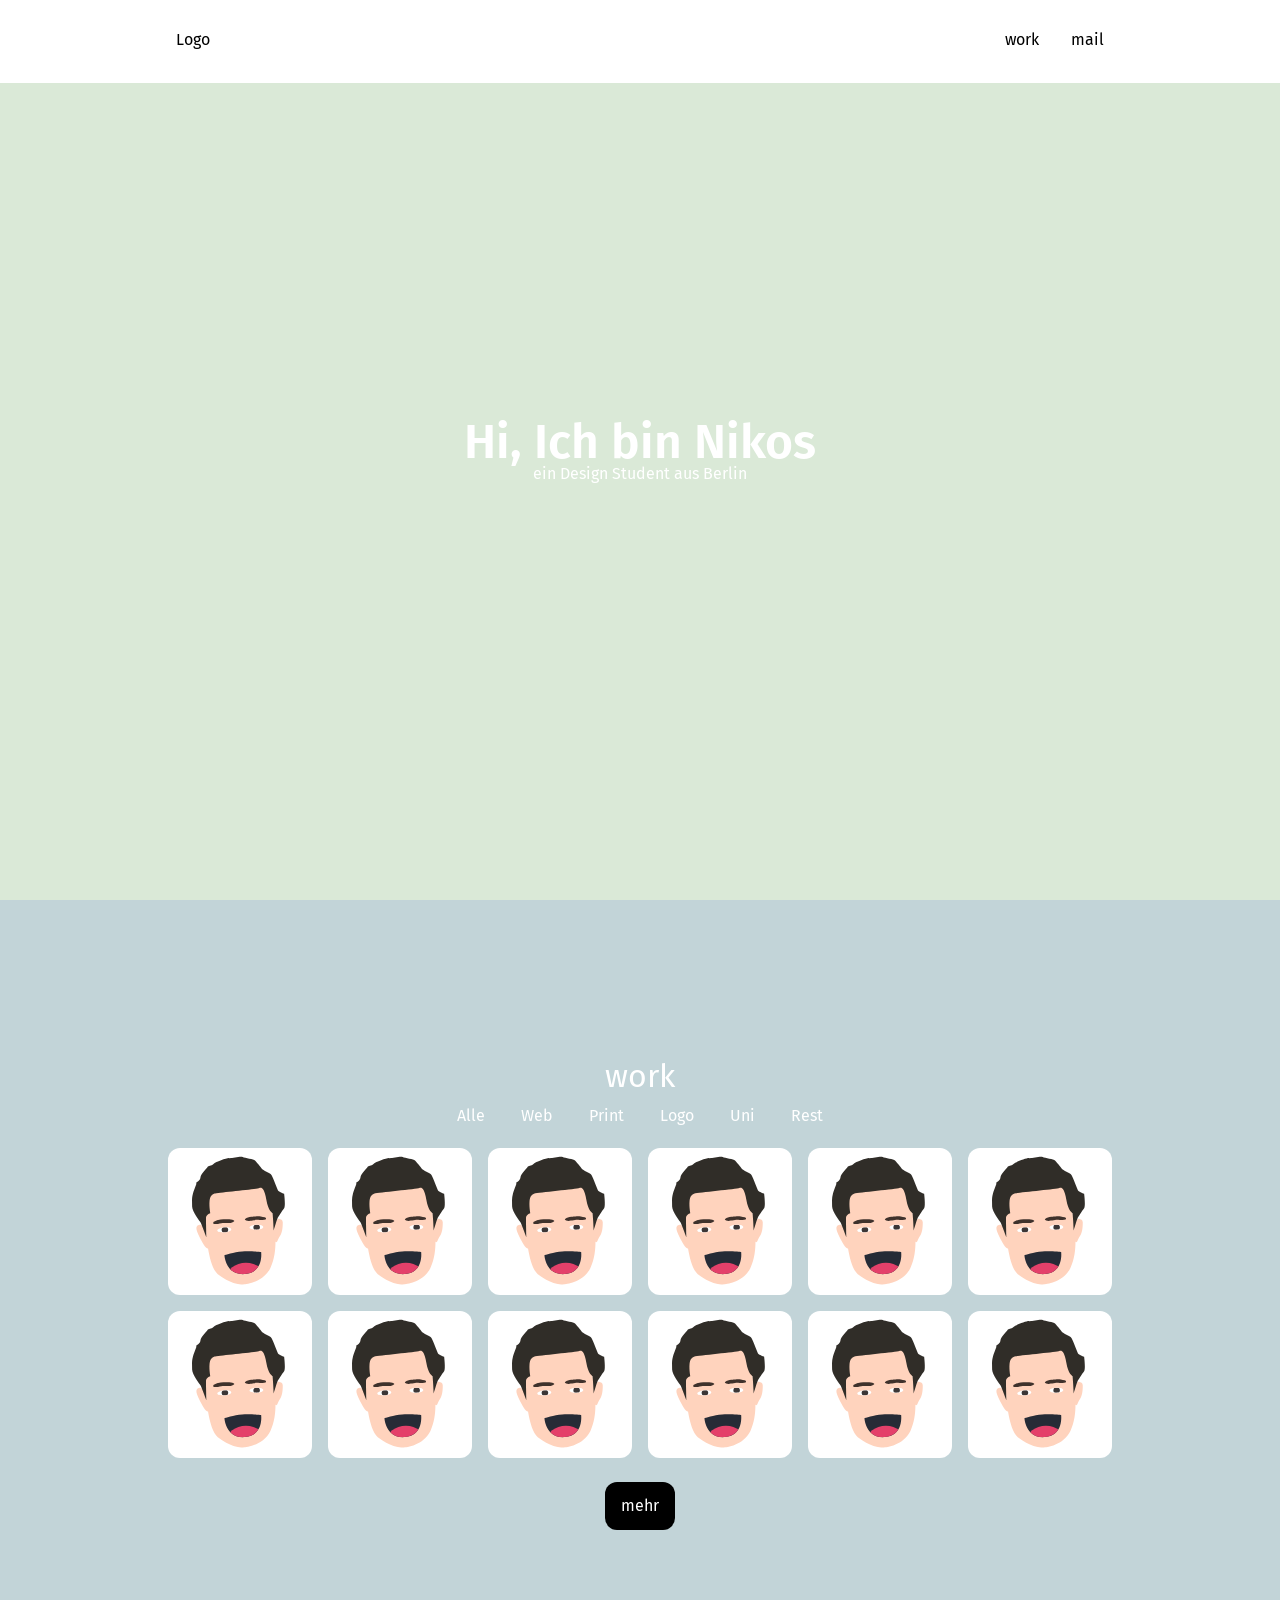
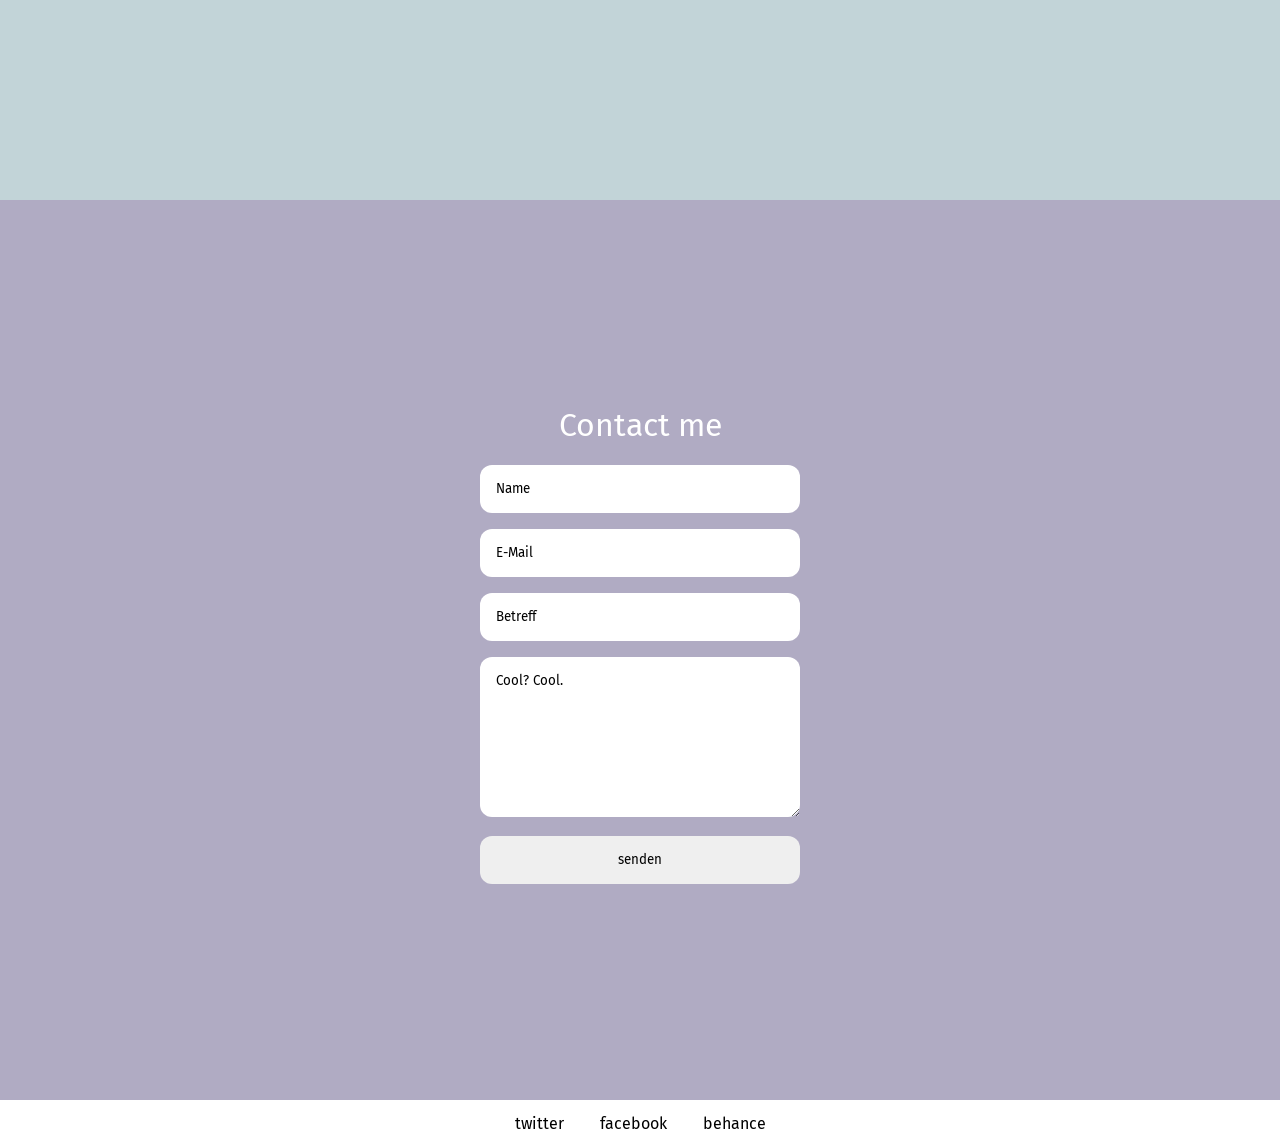
==== index.html @ 36620097 "Upload Site First Commit" ====
<!DOCTYPE html>
<html>

<head>
    <meta charset="utf-8" />
    <meta name="viewport" content="width=device-width, initial-scale=1.0">
    <meta http-equiv="X-UA-Compatible" content="IE=edge,chrome=1" />

    <meta name="author" content="Nikolaos Papathanassopoulos">
    <meta name="copyright" content="&copy; www.papathan.de">

    <meta name="description" content="Portfolio of Nikolaos Papathanassopoulos, communication design student from Berlin, Germany." />
    <meta name="keywords" content="Nikos, Papathan, Nikolaos, Papathanassopoulos, Nikos Papathan, Nikolaos Papathanassopoulos, web design, graphic design, frontend, websites, graphics, illustration, freelance, developer" />
    <title>Nikos Papathanassopoulos</title>
    <meta name="robots" content="index, follow" />

    <link rel="image_src" href="img/logo.svg">
    <link rel="icon" href="img/logo.ico">
    <link href="https://fonts.googleapis.com/css?family=Fira+Sans:300,300i,400,400i,500,500i,700,700i" rel="stylesheet">

    <link rel="stylesheet" href="scss/main.min.css">
</head>

<body>
    <main class="main__wrapper">

        <header class="main__header">
            <div class="container">
                <nav class="main__nav">
                    <ul class="main__nav__navbar">
                        <li class="main__nav__item main__nav__item--logo">
                            <a href="#about" class="main__nav__link main__nav__link--logo">
                                Logo
                            </a>
                        </li>
                        <li class="main__nav__item">
                            <a href="#mail" class="main__nav__link">mail</a>
                        </li>
                        <li class="main__nav__item">
                            <a href="#work" class="main__nav__link">work</a>
                        </li>

                    </ul>
                </nav>
            </div>
        </header>

        <section id="about" class="section section--about">
            <div class="container">
                <article>
                    <h1>Hi, Ich bin Nikos</h1>
                    <p>ein Design Student aus Berlin</p>
                </article>
            </div>
        </section>

        <section id="work" class="section section--work">
            <div class="container">
                <article>
                    <h2>work</h2>
                    <ul class="work__nav">
                        <li class="work__nav__item">
                            <a class="work__nav__item__link" data-filter="*">Alle</a>
                        </li>
                        <li class="work__nav__item">
                            <a class="work__nav__item__link" data-filter="web">Web</a>
                        </li>
                        <li class="work__nav__item">
                            <a class="work__nav__item__link" data-filter="print">Print</a>
                        </li>
                        <li class="work__nav__item">
                            <a class="work__nav__item__link" data-filter="logo">Logo</a>
                        </li>
                        <li class="work__nav__item">
                            <a class="work__nav__item__link" data-filter="uni">Uni</a>
                        </li>
                        <li class="work__nav__item">
                            <a class="work__nav__item__link" data-filter="rest">Rest</a>
                        </li>
                    </ul>

                </article>

                <article>
                    <ul class="work__portfolio">
                        <li class="portfolio__item">
                            <img src="img/logo.svg" alt="">
                        </li>
                        <li class="portfolio__item">
                            <img src="img/logo.svg" alt="">
                        </li>
                        <li class="portfolio__item">
                            <img src="img/logo.svg" alt="">
                        </li>
                        <li class="portfolio__item">
                            <img src="img/logo.svg" alt="">
                        </li>
                        <li class="portfolio__item">
                            <img src="img/logo.svg" alt="">
                        </li>
                        <li class="portfolio__item">
                            <img src="img/logo.svg" alt="">
                        </li>
                        <li class="portfolio__item">
                            <img src="img/logo.svg" alt="">
                        </li>
                        <li class="portfolio__item">
                            <img src="img/logo.svg" alt="">
                        </li>
                        <li class="portfolio__item">
                            <img src="img/logo.svg" alt="">
                        </li>
                        <li class="portfolio__item">
                            <img src="img/logo.svg" alt="">
                        </li>
                        <li class="portfolio__item">
                            <img src="img/logo.svg" alt="">
                        </li>
                        <li class="portfolio__item">
                            <img src="img/logo.svg" alt="">
                        </li>
                        <li class="portfolio__item">
                            <img src="img/logo.svg" alt="">
                        </li>
                        <a class="btn portfolio__button">mehr</a>
                    </ul>
                </article>
            </div>
        </section>

        <section id="mail" class="section section--mail">
            <div class="container">
                <article>
                    <h2>Contact me</h2>
                    <form class="mail__form" action="index.html" method="post">
                        <label for=""></label>
                        <input type="" name="name" value="Name">
                        <label for=""></label>
                        <input type="" name="name" value="E-Mail">
                        <label for=""></label>
                        <input type="" name="name" value="Betreff">
                        <label for=""></label>
                        <textarea name="name" rows="8" cols="40">Cool? Cool.</textarea>
                        <input type="button" name="button" value="senden">
                        </button>
                    </form>
                </article>
            </div>

        </section>

        <footer class="main__footer">
            <div class="container">
                <ul class="footer_navbar">
                    <li class="footer__nav__item"><a class="footer__nav__link footer__nav__link--twitter" href="https://twitter.com/">twitter</a></li>
                    <li class="footer__nav__item"><a class="footer__nav__link footer__nav__link--facebook" href="https://www.facebook.com/nikolaos.papathanassopoulos">facebook</a></li>
                    <li class="footer__nav__item"><a class="footer__nav__link footer__nav__link--behance" href="https://www.behance.net/niksda">behance</a></li>
                </ul>
            </div>
        </footer>

    </main>

    <script src="https://ajax.googleapis.com/ajax/libs/jquery/3.1.0/jquery.min.js"></script>
    <script>

    document.function(){
      $('.portfolio__button').click(){
        $('.portfolio__item').show();
        $('this').hide();
      }
    }
    </script>
</body>

</html>
---- scss/main.min.css ----
*,*:after,*:before{-moz-box-sizing:border-box;-webkit-box-sizing:border-box;box-sizing:border-box}img{width:100%;height:auto;border:0}html,body,div,span,applet,object,iframe,h1,h2,h3,h4,h5,h6,p,blockquote,pre,a,abbr,acronym,address,big,cite,code,del,dfn,em,img,ins,kbd,q,s,samp,small,strike,strong,sub,sup,tt,var,b,u,i,center,dl,dt,dd,ol,ul,li,fieldset,form,label,legend,table,caption,tbody,tfoot,thead,tr,th,td,article,aside,canvas,details,embed,figure,figcaption,footer,header,hgroup,menu,nav,output,ruby,section,summary,time,mark,audio,video{margin:0;padding:0;border:0;font-size:1rem;line-height:1.5;font:inherit;vertical-align:baseline}article,aside,details,figcaption,figure,footer,header,hgroup,menu,nav,section{display:block}body{line-height:1}ol,ul{list-style:none}blockquote,q{quotes:none}blockquote:before,blockquote:after,q:before,q:after{content:'';content:none}table{border-collapse:collapse;border-spacing:0}.main__wrapper{width:100%;height:100%;position:relative}.container{display:inline-block;width:100%;padding:0 2rem}@media screen and (min-width: 34em){.container{padding:0 4rem}}@media screen and (min-width: 48em){.container{padding:0 6rem}}@media screen and (min-width: 62em){.container{padding:0 8rem}}@media screen and (min-width: 76em){.container{padding:0 10rem}}.section{padding:2rem 0;width:100%;min-height:100vh;display:inline-block}.section--about{display:flex;flex-direction:column;justify-content:center;background:#dae9d7;text-align:center}.section--about h1{font-size:3rem;font-weight:600}.section--work{background:#c2d4d8}.work__portfolio{width:100%;display:flex;justify-content:flex-start;flex-wrap:wrap}.portfolio__item{display:inline-block;margin:0.5rem;width:calc(100% / 2 - 1rem);background:#fff;border-radius:.75rem}.section--mail{display:flex;flex-direction:column;justify-content:center;background:#b0abc3}@media screen and (min-width: 34rem){.portfolio__item{width:calc(100% / 3 - 1rem)}}@media screen and (min-width: 48rem){.portfolio__item{width:calc(100% / 4 - 1rem)}}@media screen and (min-width: 62rem){.portfolio__item{width:calc(100% / 5 - 1rem)}}@media screen and (min-width: 76rem){.portfolio__item{width:calc(100% / 6 - 1rem)}}.section--work h2{font-size:2rem;text-align:center}.section--mail h2{font-size:2rem;text-align:center}@media screen and (min-width: 34em){.section{padding:4rem 0}}@media screen and (min-width: 48em){.section{padding:6rem 0}}@media screen and (min-width: 62em){.section{padding:8rem 0}}@media screen and (min-width: 76em){.section{padding:10rem 0}}.main__header{width:100%;position:fixed;background:#fff}.main__nav{display:block;width:100%;text-align:center;padding:1rem 0}.main__nav__navbar{width:100%;display:inline-block}.main__nav__item{display:inline-block;float:right}.main__nav__item--logo{float:left}.main__nav__link{color:#000;display:inline-block;padding:1rem;float:inherit;text-decoration:none;font-size:1rem;line-height:1rem}.main__nav__link:hover{border-bottom:0.15rem inset #000;padding-bottom:0.85rem}.main__nav__link--logo:hover{padding:1rem;border:0}.main__footer{display:inline-block;width:100%;text-align:center}.footer__nav__item{display:inline-block}.footer__nav__link{display:inline-block;padding:1rem;text-decoration:none;font-size:1rem;line-height:1rem;color:#000}.footer__nav__link:hover{color:#fff}.footer__nav__link--twitter:hover{background:#1da1f2}.footer__nav__link--facebook:hover{background:#3b5998}.footer__nav__link--behance:hover{background:#000}.btn{padding:1rem;border-radius:0.75rem;background:#000;color:#fff;text-decoration:none;display:block;margin:1rem auto}.btn:hover{background:#fff;color:#000}body{font-family:"Fira Sans",sans-serif;color:#fff;background-color:#fff}.work__nav{display:block;text-align:center}.work__nav__item{display:inline-block}.work__nav__item__link{display:inline-block;padding:1rem;text-decoration:none;font-size:1rem;line-height:1rem}.work__nav__item__link:hover{border:0.05rem solid #fff;padding:0.95rem}.portfolio__item:nth-child(n+13){display:none}.mail__form{display:inline-block;width:100%;padding-top:1rem}@media screen and (min-width: 34em){.mail__form{padding:1rem 1rem 0 1rem}}@media screen and (min-width: 48em){.mail__form{padding:1rem 2rem 0 2rem}}@media screen and (min-width: 62em){.mail__form{padding:1rem 10rem 0 10rem}}@media screen and (min-width: 76em){.mail__form{padding:1rem 20rem 0 20rem}}.mail__form input{font-family:"Fira Sans",sans-serif;width:100%;padding:1rem;margin:0.5rem 0;border:0;border-radius:0.75rem;outline:0}.mail__form textarea{font-family:"Fira Sans",sans-serif;width:100%;padding:1rem;margin:0.5rem 0;border:0;border-radius:0.75rem;outline:0}
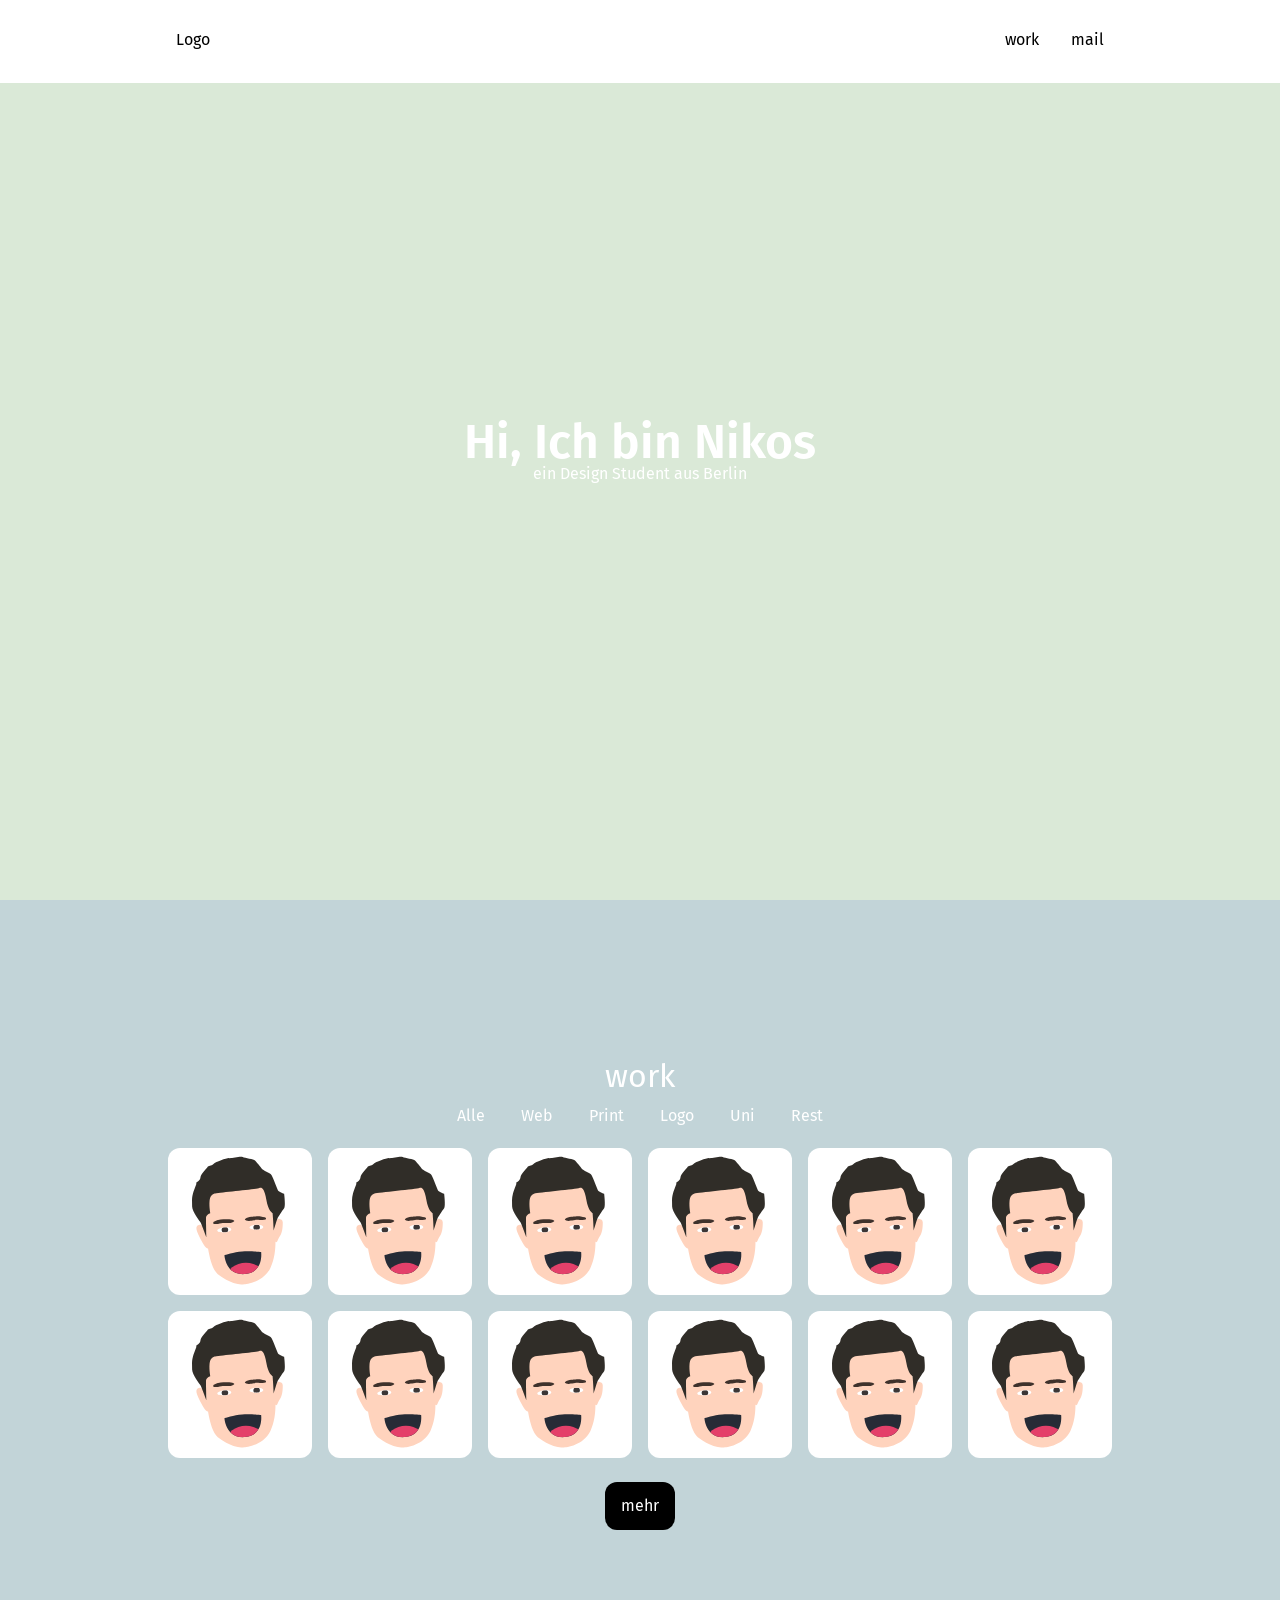
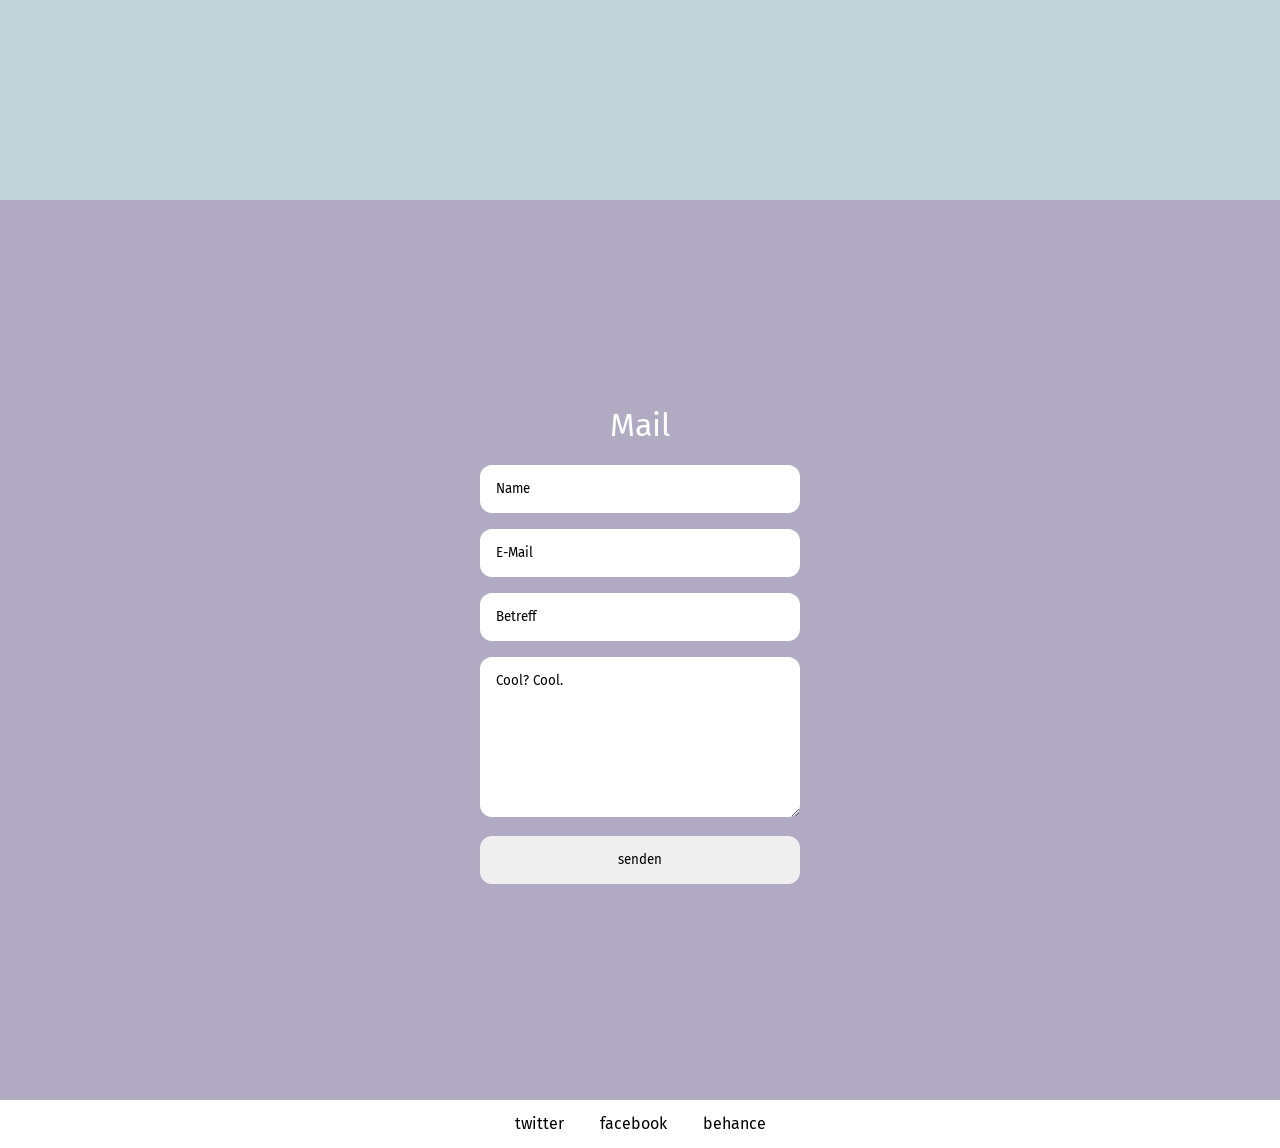
==== commit 6aeb3f68: "Headline changed text" ====
--- a/index.html
+++ b/index.html
@@ -131,7 +131,7 @@
         <section id="mail" class="section section--mail">
             <div class="container">
                 <article>
-                    <h2>Contact me</h2>
+                    <h2>Mail</h2>
                     <form class="mail__form" action="index.html" method="post">
                         <label for=""></label>
                         <input type="" name="name" value="Name">
@@ -163,7 +163,7 @@
 
     <script src="https://ajax.googleapis.com/ajax/libs/jquery/3.1.0/jquery.min.js"></script>
     <script>
-
+    // Das mach ich dannn irgendwann noch fertig
     document.function(){
       $('.portfolio__button').click(){
         $('.portfolio__item').show();
